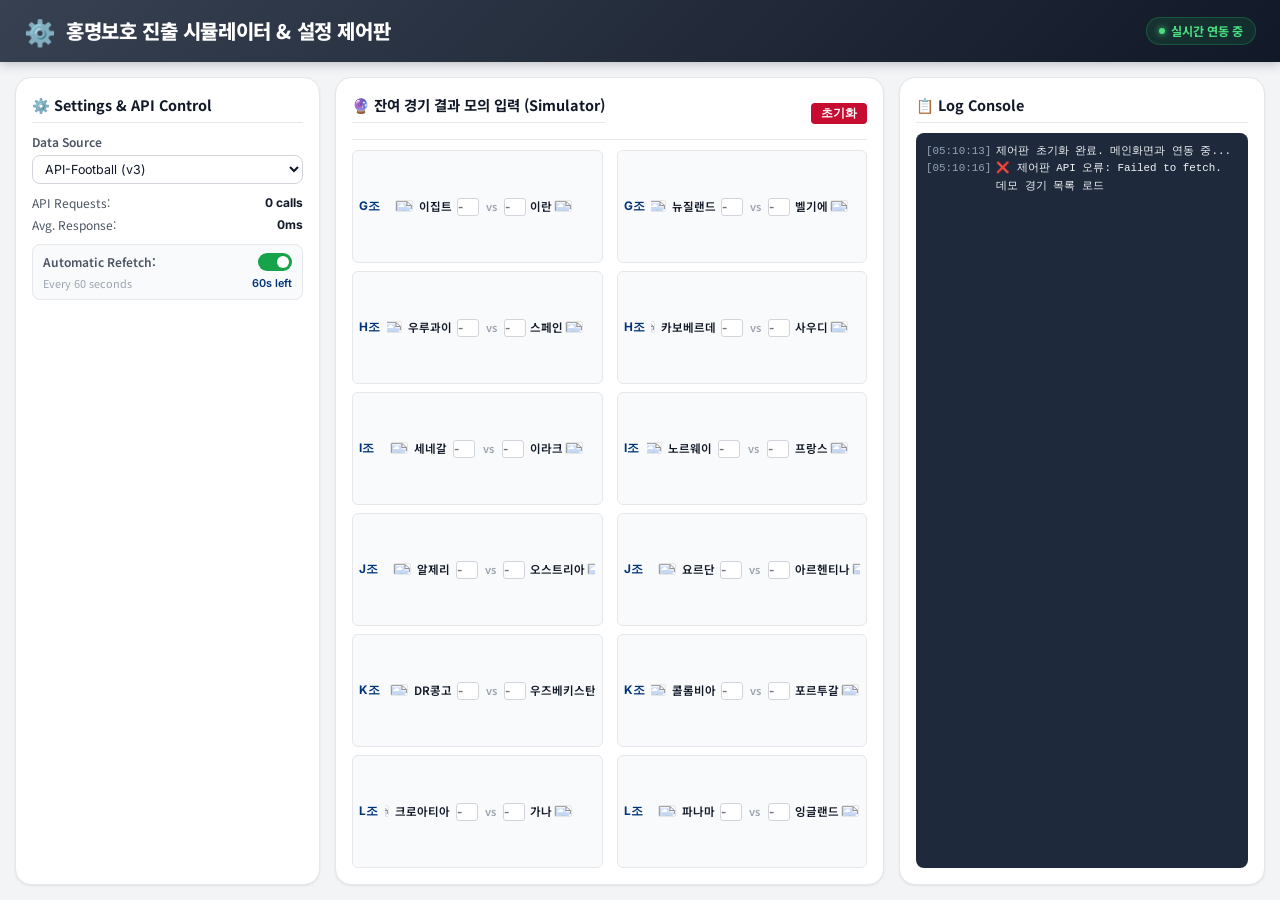
==== control.html @ fed0a781 "Add files via upload" ====
<!DOCTYPE html>
<html lang="ko">
<head>
    <meta charset="UTF-8">
    <meta name="viewport" content="width=device-width, initial-scale=1.0">
    <meta name="description" content="대한민국 32강 진출 확률 대시보드 - 시뮬레이터 및 API 제어판">
    <title>🔮 홍명보호 진출 시뮬레이터 & 설정 제어판</title>
    <link rel="preconnect" href="https://fonts.googleapis.com">
    <link rel="preconnect" href="https://fonts.gstatic.com" crossorigin>
    <link href="https://fonts.googleapis.com/css2?family=Inter:wght@400;500;600;700;800;900&family=Noto+Sans+KR:wght@400;500;600;700;800;900&display=swap" rel="stylesheet">
    <link rel="stylesheet" href="style.css?v=20260626_2">
</head>
<body class="control-page-body">
    <!-- Header -->
    <header class="main-header control-header">
        <div class="header-left">
            <span class="header-flag">⚙️</span>
            <h1>홍명보호 진출 시뮬레이터 & 설정 제어판</h1>
        </div>
        <div class="header-right">
            <span class="status-indicator-sync">
                <span class="sync-dot"></span>
                실시간 연동 중
            </span>
        </div>
    </header>

    <div class="control-container">
        <!-- Settings & API Control -->
        <section class="card sidebar-card api-control-card">
            <h3>⚙️ Settings & API Control</h3>
            <div class="control-group">
                <label>Data Source</label>
                <select id="data-source-select">
                    <option value="api-football" selected>API-Football (v3)</option>
                    <option value="worldcup26">worldcup26.ir</option>
                    <option value="football-data">football-data.org</option>
                    <option value="sportmonks">Sportmonks</option>
                </select>
            </div>
            <div class="api-stats">
                <div class="stat-row">
                    <span class="stat-label">API Requests:</span>
                    <span class="stat-value" id="api-request-count">0 calls</span>
                </div>
                <div class="stat-row">
                    <span class="stat-label">Avg. Response:</span>
                    <span class="stat-value" id="api-response-time">0ms</span>
                </div>
            </div>
            <div class="refetch-control">
                <div class="refetch-header">
                    <span>Automatic Refetch:</span>
                    <label class="toggle-switch">
                        <input type="checkbox" id="auto-refetch-toggle" checked>
                        <span class="toggle-slider"></span>
                    </label>
                </div>
                <div class="refetch-info">
                    <span>Every 60 seconds</span>
                    <span class="countdown" id="refetch-countdown">60s left</span>
                </div>
            </div>
        </section>

        <!-- Simulator Card -->
        <section class="card sidebar-card simulator-card">
            <div class="simulator-header">
                <h3>🔮 잔여 경기 결과 모의 입력 (Simulator)</h3>
                <button id="reset-sim-btn" class="reset-btn">초기화</button>
            </div>
            <div class="simulator-grid" id="simulator-match-inputs">
                <div style="grid-column: span 2; text-align: center; color: var(--text-muted); padding: 15px;">잔여 경기 로드 중...</div>
            </div>
        </section>

        <!-- Log Console -->
        <section class="card sidebar-card console-card">
            <h3>📋 Log Console</h3>
            <div class="console-output" id="console-output">
                <!-- Log entries go here -->
            </div>
        </section>
    </div>

    <script src="control.js?v=20260626_2"></script>
</body>
</html>
---- style.css ----
/* ===== CSS Reset & Base ===== */
*, *::before, *::after {
    margin: 0;
    padding: 0;
    box-sizing: border-box;
}

:root {
    /* Colors - Light Theme */
    --bg-primary: #f3f4f6;
    --bg-card: #ffffff;
    --bg-card-hover: #fafbfc;
    --text-primary: #111827;
    --text-secondary: #4b5563;
    --text-muted: #9ca3af;
    --border-light: #e5e7eb;
    --border-medium: #d1d5db;

    /* Korea Colors */
    --korea-red: #C60C30;
    --korea-blue: #003478;
    --korea-red-light: #fde8ec;
    --korea-blue-light: #e6edf6;

    /* Status Colors */
    --color-qualified: #16a34a;
    --color-positive: #65a30d;
    --color-fiftyfifty: #d97706;
    --color-crisis: #ea580c;
    --color-eliminated: #dc2626;

    --color-qualified-bg: #f0fdf4;
    --color-positive-bg: #f7fee7;
    --color-fiftyfifty-bg: #fffbeb;
    --color-crisis-bg: #fff7ed;
    --color-eliminated-bg: #fef2f2;

    /* Gauge Gradient */
    --gauge-gradient: linear-gradient(90deg, #dc2626, #ea580c, #d97706, #65a30d, #16a34a);

    /* Shadows */
    --shadow-sm: 0 1px 3px rgba(0,0,0,0.05), 0 1px 2px rgba(0,0,0,0.03);
    --shadow-md: 0 4px 10px rgba(0,0,0,0.06), 0 2px 4px rgba(0,0,0,0.03);
    --shadow-lg: 0 10px 25px rgba(0,0,0,0.08), 0 4px 6px rgba(0,0,0,0.03);

    /* Spacing */
    --radius-sm: 8px;
    --radius-md: 12px;
    --radius-lg: 16px;

    /* Fonts */
    --font-kr: 'Noto Sans KR', sans-serif;
    --font-en: 'Inter', sans-serif;
}

html, body {
    height: 100vh;
    overflow: hidden;
}

body {
    font-family: var(--font-kr);
    background: var(--bg-primary);
    color: var(--text-primary);
    line-height: 1.5;
    display: flex;
    flex-direction: column;
}

/* ===== Header ===== */
.main-header {
    background: linear-gradient(135deg, var(--korea-blue) 0%, #002554 100%);
    color: #fff;
    padding: 12px 24px;
    display: flex;
    align-items: center;
    justify-content: space-between;
    box-shadow: 0 2px 10px rgba(0,52,120,0.2);
    position: sticky;
    top: 0;
    z-index: 100;
}

.header-left {
    display: flex;
    align-items: center;
    gap: 10px;
}

.header-flag {
    font-size: 1.6rem;
}

.main-header h1 {
    font-size: 1.25rem;
    font-weight: 800;
    letter-spacing: -0.02em;
}

.header-right {
    display: flex;
    align-items: center;
    gap: 16px;
}

.live-badge {
    display: inline-flex;
    align-items: center;
    gap: 5px;
    background: var(--korea-red);
    color: #fff;
    padding: 4px 10px;
    border-radius: 20px;
    font-family: var(--font-en);
    font-size: 0.75rem;
    font-weight: 700;
    letter-spacing: 0.05em;
    animation: livePulse 2s ease-in-out infinite;
}

.live-dot {
    width: 6px;
    height: 6px;
    background: #fff;
    border-radius: 50%;
    animation: dotBlink 1s ease-in-out infinite;
}

.timezone-clocks {
    display: flex;
    align-items: center;
    gap: 12px;
    font-family: var(--font-en);
    font-size: 0.82rem;
    font-weight: 600;
    color: rgba(255, 255, 255, 0.9);
}

.clock-item {
    display: inline-flex;
    align-items: center;
    gap: 4px;
}

.clock-item span {
    font-family: var(--font-en);
    font-weight: 700;
    color: #ffffff;
    background: rgba(255, 255, 255, 0.15);
    padding: 2px 6px;
    border-radius: 4px;
    min-width: 72px;
    text-align: center;
}

.clock-divider {
    color: rgba(255, 255, 255, 0.3);
    font-weight: 400;
}

/* ===== Dashboard Layout ===== */
.dashboard-container {
    display: flex;
    flex-direction: column;
    gap: 15px;
    padding: 15px;
    max-width: 1680px;
    margin: 0 auto;
    flex: 1;
    overflow: hidden;
    height: calc(100vh - 54px);
    width: 100%;
}

/* Top Dashboard: Left Column (Probability + Scenario) & Right Column (Standings) */
.top-dashboard {
    display: grid;
    grid-template-columns: 380px 1fr;
    gap: 15px;
    align-items: stretch;
    flex: 1;
    min-height: 0;
}

.left-dashboard-column {
    display: flex;
    flex-direction: column;
    gap: 12px;
    height: 100%;
    min-height: 0;
}

.left-dashboard-column .card {
    padding: 15px 20px;
}

/* Bottom Dashboard: Settings + Simulator + Log Console */
.bottom-dashboard {
    display: grid;
    grid-template-columns: 1fr 1.8fr 1.2fr;
    gap: 15px;
    flex-shrink: 0;
    height: 220px;
}

/* ===== Card Base ===== */
.card {
    background: var(--bg-card);
    border-radius: var(--radius-lg);
    border: 1px solid var(--border-light);
    box-shadow: var(--shadow-sm);
    padding: 20px;
    transition: box-shadow 0.2s ease, transform 0.2s ease;
}

.card:hover {
    box-shadow: var(--shadow-md);
}

/* ===== Section Title Bar ===== */
.section-title-bar {
    display: flex;
    align-items: center;
    gap: 8px;
    margin-bottom: 14px;
}

.section-indicator {
    width: 4px;
    height: 18px;
    background: var(--korea-blue);
    border-radius: 2px;
}

.section-title-bar h2 {
    font-size: 1.05rem;
    font-weight: 700;
    color: var(--text-primary);
}

.subtitle-en {
    font-family: var(--font-en);
    font-weight: 500;
    color: var(--text-muted);
    font-size: 0.8rem;
}

/* ===== Probability Section (Compact & Vertical) ===== */
.probability-content-vertical {
    display: flex;
    flex-direction: column;
    gap: 15px;
    align-items: center;
    width: 100%;
}

/* Coach Image Compact Area */
.coach-area-compact {
    display: flex;
    flex-direction: column;
    align-items: center;
    gap: 6px;
    width: 100%;
}

.coach-image-wrapper {
    position: relative;
    width: 120px;
    height: 120px;
    border-radius: 50%;
    overflow: hidden;
    border: 3px solid var(--border-light);
    box-shadow: var(--shadow-md);
    transition: border-color 0.4s ease, box-shadow 0.4s ease;
    background: #f8f9fb;
}

.coach-img {
    width: 100%;
    height: 100%;
    object-fit: cover;
    transition: opacity 0.3s ease, transform 0.3s ease;
}

.expression-overlay {
    position: absolute;
    inset: 0;
    pointer-events: none;
    border-radius: 50%;
    transition: background 0.4s ease, box-shadow 0.4s ease;
}

.coach-status {
    display: flex;
    flex-direction: column;
    align-items: center;
    gap: 1px;
}

.status-label {
    font-size: 0.68rem;
    color: var(--text-muted);
    font-weight: 500;
}

.status-text {
    font-size: 1rem;
    font-weight: 800;
    padding: 2px 14px;
    border-radius: 15px;
    transition: all 0.4s ease;
}

/* Coach States */
.coach-state-qualified .coach-image-wrapper { border-color: var(--color-qualified); box-shadow: 0 0 15px rgba(22, 163, 74, 0.2); }
.coach-state-qualified .status-text { color: var(--color-qualified); background: var(--color-qualified-bg); }
.coach-state-qualified .expression-overlay { box-shadow: inset 0 0 20px rgba(22, 163, 74, 0.08); }

.coach-state-positive .coach-image-wrapper { border-color: var(--color-positive); box-shadow: 0 0 15px rgba(101, 163, 13, 0.15); }
.coach-state-positive .status-text { color: var(--color-positive); background: var(--color-positive-bg); }

.coach-state-fiftyfifty .coach-image-wrapper { border-color: var(--color-fiftyfifty); box-shadow: 0 0 15px rgba(217, 119, 6, 0.12); }
.coach-state-fiftyfifty .status-text { color: var(--color-fiftyfifty); background: var(--color-fiftyfifty-bg); }

.coach-state-crisis .coach-image-wrapper { border-color: var(--color-crisis); box-shadow: 0 0 15px rgba(234, 88, 12, 0.18); animation: crisisShake 0.5s ease-in-out infinite; }
.coach-state-crisis .status-text { color: var(--color-crisis); background: var(--color-crisis-bg); }
.coach-state-crisis .expression-overlay { background: rgba(234, 88, 12, 0.03); }

.coach-state-eliminated .coach-image-wrapper { border-color: var(--color-eliminated); box-shadow: 0 0 18px rgba(220, 38, 38, 0.22); animation: crisisShake 0.3s ease-in-out infinite; }
.coach-state-eliminated .status-text { color: var(--color-eliminated); background: var(--color-eliminated-bg); }
.coach-state-eliminated .expression-overlay { background: rgba(220, 38, 38, 0.06); }
.coach-state-eliminated .coach-img { filter: saturate(0.25); }

/* Gauge Compact Area */
.gauge-area-compact {
    width: 100%;
    display: flex;
    flex-direction: column;
    gap: 8px;
}

.probability-display-compact {
    display: flex;
    align-items: baseline;
    justify-content: center;
    gap: 4px;
    padding: 6px 12px;
    background: linear-gradient(135deg, var(--korea-blue-light) 0%, #f0f4fa 100%);
    border-radius: var(--radius-md);
    border: 1px solid var(--border-light);
}

.prob-label {
    font-size: 0.85rem;
    font-weight: 600;
    color: var(--text-secondary);
}

.prob-value {
    font-family: var(--font-en);
    font-size: 2.2rem;
    font-weight: 900;
    color: var(--korea-blue);
    line-height: 1;
}

.prob-percent {
    font-family: var(--font-en);
    font-size: 1.3rem;
    font-weight: 700;
    color: var(--korea-blue);
}

.gauge-track-wrapper {
    position: relative;
    width: 100%;
}

.gauge-labels-compact {
    display: flex;
    justify-content: space-between;
    font-family: var(--font-en);
    font-size: 0.65rem;
    font-weight: 600;
    color: var(--text-muted);
    margin-bottom: 3px;
    padding: 0 1px;
}

.gauge-track {
    position: relative;
    width: 100%;
    height: 18px;
    background: #eef0f4;
    border-radius: 9px;
    overflow: hidden;
    border: 1px solid var(--border-light);
}

.gauge-bar {
    height: 100%;
    width: 0%;
    background: var(--gauge-gradient);
    background-size: 200% 100%;
    border-radius: 9px;
    transition: width 0.8s cubic-bezier(0.22, 1, 0.36, 1);
    position: relative;
}

.gauge-glow {
    position: absolute;
    right: 0;
    top: 0;
    width: 25px;
    height: 100%;
    background: linear-gradient(90deg, transparent, rgba(255,255,255,0.4));
    animation: gaugeGlow 2s ease-in-out infinite;
}

.gauge-pointer {
    position: absolute;
    top: -5px;
    left: 0%;
    transform: translateX(-50%);
    transition: left 0.8s cubic-bezier(0.22, 1, 0.36, 1);
    z-index: 10;
    display: flex;
    flex-direction: column;
    align-items: center;
}

.pointer-line {
    width: 2px;
    height: 28px;
    background: var(--text-primary);
    box-shadow: 0 0 3px rgba(0,0,0,0.15);
}

.pointer-value {
    margin-top: 1px;
    font-family: var(--font-en);
    font-size: 0.65rem;
    font-weight: 700;
    color: var(--text-primary);
    background: var(--bg-card);
    padding: 1px 4px;
    border-radius: 3px;
    border: 1px solid var(--border-light);
    box-shadow: var(--shadow-sm);
    white-space: nowrap;
}

.gauge-zones-compact {
    display: flex;
    gap: 2px;
    width: 100%;
}

.zone-compact {
    flex: 1;
    text-align: center;
    font-size: 0.65rem;
    font-weight: 700;
    padding: 2px 0;
    border-radius: 3px;
}

.zone-eliminated { color: var(--color-eliminated); background: var(--color-eliminated-bg); }
.zone-crisis { color: var(--color-crisis); background: var(--color-crisis-bg); }
.zone-fiftyfifty { color: var(--color-fiftyfifty); background: var(--color-fiftyfifty-bg); }
.zone-positive { color: var(--color-positive); background: var(--color-positive-bg); }
.zone-qualified { color: var(--color-qualified); background: var(--color-qualified-bg); }

/* ===== Standings Section (Table on Right) ===== */
.standings-section {
    display: flex;
    flex-direction: column;
    height: 100%;
    min-height: 0; /* Prevents auto-expansion in CSS Grid, enabling internal scrolling */
}

.standings-header {
    display: flex;
    align-items: center;
    justify-content: space-between;
    flex-wrap: wrap;
    gap: 10px;
    border-bottom: 1px solid var(--border-light);
    padding-bottom: 10px;
    margin-bottom: 12px;
}

.standings-header .section-title-bar {
    margin-bottom: 0;
}

.standings-summary {
    display: flex;
    align-items: center;
    gap: 6px;
    font-size: 0.8rem;
    font-weight: 700;
    background: #f3f4f6;
    padding: 4px 10px;
    border-radius: 20px;
}

.summary-item.above strong {
    color: var(--color-crisis);
    font-family: var(--font-en);
    font-size: 1rem;
}

.summary-item.below strong {
    color: var(--color-qualified);
    font-family: var(--font-en);
    font-size: 1rem;
}

.summary-divider {
    color: var(--text-muted);
}

.table-wrapper {
    overflow-x: auto;
    overflow-y: auto;
    flex: 1;
    min-height: 0; /* Ensures flex container collapses correctly to activate scrollbar */
}

.standings-table {
    width: 100%;
    border-collapse: collapse;
    font-size: 0.82rem;
}

.standings-table thead {
    position: sticky;
    top: 0;
    z-index: 12; /* Enforces headers sit on top of scrolling tbody contents */
}

.standings-table th {
    padding: 8px 10px;
    text-align: center;
    font-weight: 700;
    font-size: 0.78rem;
    color: var(--korea-blue);
    border-bottom: 2px solid var(--korea-blue);
    white-space: nowrap;
    position: sticky;
    top: 0;
    background-color: #e6edf6; /* Opaque color to cover scrolled content */
    z-index: 10;
}

.th-sub {
    font-family: var(--font-en);
    font-weight: 500;
    font-size: 0.65rem;
    color: var(--text-muted);
    display: block;
    margin-top: 1px;
}

.standings-table td {
    padding: 8px 10px;
    text-align: center;
    border-bottom: 1px solid var(--border-light);
    vertical-align: middle;
}

.standings-table tbody tr {
    transition: background 0.15s ease, opacity 0.15s ease;
}

.standings-table tbody tr:hover {
    background: var(--bg-card-hover);
}

.standings-table tbody tr.row-korea {
    background: var(--korea-blue-light);
    font-weight: 700;
}

.standings-table tbody tr.row-korea:hover {
    background: #dde5f2;
}

/* Compact layout for finished groups */
.standings-table tbody tr.row-finished-compact {
    opacity: 0.6;
    font-size: 0.74rem;
}

.standings-table tbody tr.row-finished-compact td {
    padding: 4px 10px;
}

.standings-table tbody tr.row-finished-compact td.col-condition {
    font-size: 0.72rem;
    color: var(--text-secondary);
}

.col-rank { width: 50px; }
.col-group { width: 50px; }
.col-team { text-align: left !important; }
.standings-table td.col-team { text-align: left !important; font-weight: 600; }
.col-status { width: 110px; }
.col-points { width: 45px; }
.col-gd { width: 45px; }
.col-gf { width: 45px; }
.col-condition { min-width: 320px; text-align: left !important; }
.standings-table td.col-condition { text-align: left !important; padding: 6px 10px; vertical-align: top; }

.team-cell {
    display: flex;
    align-items: center;
    gap: 6px;
}

.team-flag-img {
    width: 18px;
    height: 12px;
    object-fit: cover;
    border-radius: 2px;
    border: 1px solid rgba(0, 0, 0, 0.08);
    display: inline-block;
    vertical-align: middle;
    margin-right: 4px;
}

/* Match Status Badges */
.status-badge {
    display: inline-flex;
    align-items: center;
    gap: 3px;
    padding: 2px 8px;
    border-radius: 12px;
    font-size: 0.72rem;
    font-weight: 700;
    white-space: nowrap;
}

.badge-live {
    background: var(--color-eliminated-bg);
    color: var(--color-eliminated);
    animation: badgePulse 2s ease-in-out infinite;
}

.badge-live::before {
    content: '';
    width: 5px;
    height: 5px;
    background: var(--color-eliminated);
    border-radius: 50%;
    animation: dotBlink 1s ease-in-out infinite;
}

.badge-finished {
    background: #f3f4f6;
    color: #4b5563;
}

.badge-scheduled {
    background: var(--korea-blue-light);
    color: var(--korea-blue);
    font-size: 0.7rem;
    border: 1px solid #bfdbfe;
}

.badge-korea {
    background: var(--korea-blue);
    color: #ffffff;
}

.gd-positive { color: var(--color-qualified); font-weight: 700; font-family: var(--font-en); }
.gd-negative { color: var(--color-eliminated); font-weight: 700; font-family: var(--font-en); }
.gd-zero { color: var(--text-muted); font-family: var(--font-en); }

.qualify-dot {
    color: var(--color-qualified);
    font-size: 0.5rem;
    vertical-align: middle;
}

/* Cutoff Line */
.row-cutoff td {
    border-bottom: 2px dashed var(--color-crisis) !important;
}

.row-eliminated-zone {
    opacity: 0.55;
}

/* ===== Condition Formatting ===== */
.cond-wrapper {
    padding: 4px 8px;
    border-radius: 6px;
    font-size: 0.72rem;
    line-height: 1.4;
    border-left: 3px solid transparent;
}

.cond-met { background: var(--color-qualified-bg); border-left-color: var(--color-qualified); }
.cond-failed { background: var(--color-eliminated-bg); border-left-color: var(--color-eliminated); }
.cond-pending { background: var(--color-fiftyfifty-bg); border-left-color: var(--color-fiftyfifty); }

.cond-status {
    font-size: 0.75rem;
    margin-bottom: 2px;
}

.cond-status strong { font-weight: 800; }
.cond-met .cond-status strong { color: var(--color-qualified); }
.cond-failed .cond-status strong { color: var(--color-eliminated); }
.cond-pending .cond-status strong { color: var(--color-fiftyfifty); }

.cond-detail {
    color: var(--text-secondary);
    font-size: 0.7rem;
    word-break: keep-all;
}

.cond-korea {
    color: var(--text-muted);
    font-size: 0.8rem;
}

.cond-candidates {
    display: flex;
    flex-direction: column;
    gap: 4px;
    margin-top: 5px;
    border-top: 1px dashed rgba(0,0,0,0.06);
    padding-top: 4px;
}

.candidate-row {
    display: flex;
    align-items: center;
    justify-content: space-between;
    gap: 8px;
    font-size: 0.68rem;
}

.candidate-team {
    display: inline-flex;
    align-items: center;
    gap: 3px;
    font-weight: 600;
    min-width: 100px;
}

.candidate-cond-text {
    flex: 1;
    color: var(--text-secondary);
}

.candidate-badge-micro {
    padding: 1px 5px;
    border-radius: 3px;
    font-size: 0.62rem;
    font-weight: 700;
    white-space: nowrap;
}

.badge-micro-success { background: var(--color-qualified-bg); color: var(--color-qualified); border: 1px solid rgba(22,163,74,0.2); }
.badge-micro-failed { background: var(--color-eliminated-bg); color: var(--color-eliminated); border: 1px solid rgba(220,38,38,0.2); }
.badge-micro-pending { background: var(--color-fiftyfifty-bg); color: var(--color-fiftyfifty); border: 1px solid rgba(217,119,6,0.2); }

/* Simple, low-height text styling for finished conditions */
.cond-simple-text {
    font-weight: 700;
    font-size: 0.72rem;
    display: flex;
    align-items: center;
    gap: 4px;
}
.cond-simple-text.text-met { color: var(--color-qualified); }
.cond-simple-text.text-failed { color: var(--color-eliminated); }

/* ===== Bottom Panels ===== */
.sidebar-card {
    height: 100%;
    padding: 16px;
}

.sidebar-card h3 {
    font-size: 0.9rem;
    font-weight: 700;
    margin-bottom: 10px;
    padding-bottom: 6px;
    border-bottom: 1px solid var(--border-light);
}

/* API Control */
.control-group {
    margin-bottom: 10px;
}

.control-group label {
    display: block;
    font-size: 0.75rem;
    font-weight: 600;
    color: var(--text-secondary);
    margin-bottom: 4px;
}

.control-group select {
    width: 100%;
    padding: 5px 8px;
    border-radius: var(--radius-sm);
    border: 1px solid var(--border-medium);
    font-family: var(--font-en);
    font-size: 0.78rem;
    background: var(--bg-card);
    color: var(--text-primary);
    cursor: pointer;
}

.control-group select:focus {
    outline: none;
    border-color: var(--korea-blue);
}

.api-stats {
    display: flex;
    flex-direction: column;
    gap: 4px;
    margin-bottom: 10px;
}

.stat-row {
    display: flex;
    justify-content: space-between;
    font-size: 0.75rem;
}

.stat-label { color: var(--text-secondary); }
.stat-value { font-family: var(--font-en); font-weight: 700; }

.refetch-control {
    padding: 8px 10px;
    background: #f9fafb;
    border-radius: var(--radius-sm);
    border: 1px solid var(--border-light);
}

.refetch-header {
    display: flex;
    justify-content: space-between;
    align-items: center;
    font-size: 0.75rem;
    font-weight: 600;
    color: var(--text-secondary);
}

.toggle-switch {
    position: relative;
    width: 34px;
    height: 18px;
    display: inline-block;
}

.toggle-switch input { opacity: 0; width: 0; height: 0; }
.toggle-slider {
    position: absolute;
    inset: 0;
    background: #d1d5db;
    border-radius: 18px;
    cursor: pointer;
    transition: background 0.2s;
}

.toggle-slider::before {
    content: '';
    position: absolute;
    width: 12px;
    height: 12px;
    left: 3px;
    top: 3px;
    background: white;
    border-radius: 50%;
    transition: transform 0.2s;
}

.toggle-switch input:checked + .toggle-slider { background: var(--color-qualified); }
.toggle-switch input:checked + .toggle-slider::before { transform: translateX(16px); }

.refetch-info {
    display: flex;
    justify-content: space-between;
    margin-top: 4px;
    font-size: 0.68rem;
    color: var(--text-muted);
}

.countdown {
    font-family: var(--font-en);
    font-weight: 600;
    color: var(--korea-blue);
}

/* Scenario Panel */
.scenario-subtitle {
    font-size: 0.75rem;
    color: var(--text-muted);
    font-weight: 500;
    margin-bottom: 8px;
}

.match-list {
    display: flex;
    flex-direction: column;
    gap: 6px;
    margin-bottom: 10px;
    max-height: 110px;
    overflow-y: auto;
}

.match-item {
    padding: 6px 10px;
    background: #f9fafb;
    border-radius: var(--radius-sm);
    border: 1px solid var(--border-light);
    display: flex;
    justify-content: space-between;
    align-items: center;
}

.match-teams {
    display: flex;
    align-items: center;
    gap: 6px;
}

.team-side {
    display: flex;
    align-items: center;
    gap: 3px;
    font-size: 0.75rem;
    font-weight: 600;
}

.team-flag { font-size: 1rem; }
.team-name { font-family: var(--font-en); font-weight: 600; }
.vs-text { font-family: var(--font-en); font-size: 0.68rem; font-weight: 700; color: var(--text-muted); }

.match-badge {
    font-size: 0.68rem;
    font-weight: 700;
    padding: 1px 6px;
    border-radius: 8px;
}

.live-badge-sm {
    background: var(--korea-red-light);
    color: var(--korea-red);
    animation: badgePulse 2s ease-in-out infinite;
}

.scenario-result {
    padding: 8px 10px;
    background: linear-gradient(135deg, var(--korea-blue-light) 0%, #f0f4fa 100%);
    border-radius: var(--radius-sm);
    border: 1px solid #c5d4e8;
}

.result-title {
    font-size: 0.78rem;
    font-weight: 700;
    margin-bottom: 4px;
}

.scenario-result p {
    font-size: 0.72rem;
    color: var(--text-secondary);
    line-height: 1.4;
}

/* Console Panel */
.console-output {
    background: #1e293b;
    border-radius: var(--radius-sm);
    padding: 10px;
    height: 130px;
    overflow-y: auto;
    font-family: 'Consolas', 'Courier New', monospace;
    font-size: 0.68rem;
    line-height: 1.6;
}

.log-entry { display: flex; gap: 5px; }
.log-time { color: #94a3b8; flex-shrink: 0; }
.log-msg { color: #f1f5f9; }

/* ===== Simulator Styling ===== */
.simulator-header {
    display: flex;
    justify-content: space-between;
    align-items: center;
    margin-bottom: 10px;
    padding-bottom: 6px;
    border-bottom: 1px solid var(--border-light);
}

.reset-btn {
    background: var(--korea-red);
    color: white;
    border: none;
    padding: 3px 10px;
    border-radius: 4px;
    font-size: 0.72rem;
    font-weight: 700;
    cursor: pointer;
    transition: background 0.2s;
}

.reset-btn:hover {
    background: #a50a28;
}

.simulator-grid {
    display: grid;
    grid-template-columns: 1fr 1fr;
    gap: 8px 14px;
    font-size: 0.74rem;
    max-height: 130px;
    overflow-y: auto;
}

.sim-match-item {
    display: flex;
    align-items: center;
    justify-content: space-between;
    background: #f9fafb;
    padding: 3px 6px;
    border-radius: 6px;
    border: 1px solid var(--border-light);
}

.sim-group-label {
    font-weight: 700;
    color: var(--korea-blue);
    font-family: var(--font-en);
    margin-right: 2px;
}

.sim-team {
    display: flex;
    align-items: center;
    gap: 2px;
    font-weight: 600;
    width: 65px;
    font-size: 0.72rem;
    white-space: nowrap;
    overflow: hidden;
    text-overflow: ellipsis;
}

.sim-team.home {
    justify-content: flex-end;
    text-align: right;
}

.sim-team.away {
    justify-content: flex-start;
    text-align: left;
}

.sim-score-input {
    width: 22px;
    height: 18px;
    text-align: center;
    border: 1px solid var(--border-medium);
    border-radius: 3px;
    font-family: var(--font-en);
    font-weight: 700;
    font-size: 0.72rem;
    background: #ffffff;
}

.sim-score-input:focus {
    outline: none;
    border-color: var(--korea-blue);
    box-shadow: 0 0 2px rgba(0, 52, 120, 0.2);
}

.sim-vs {
    color: var(--text-muted);
    font-weight: 600;
    margin: 0 2px;
    font-size: 0.68rem;
}

/* ===== Animations ===== */
@keyframes livePulse { 0%, 100% { opacity: 1; } 50% { opacity: 0.85; } }
@keyframes dotBlink { 0%, 100% { opacity: 1; } 50% { opacity: 0.3; } }
@keyframes gaugeGlow { 0%, 100% { opacity: 0.4; } 50% { opacity: 0.8; } }
@keyframes badgePulse { 0%, 100% { transform: scale(1); } 50% { transform: scale(1.02); } }
@keyframes crisisShake { 0%, 100% { transform: translateX(0); } 25% { transform: translateX(-1px); } 75% { transform: translateX(1px); } }

/* ===== Control Panel Layout ===== */
.control-page-body {
    height: 100vh;
    overflow: hidden;
    display: flex;
    flex-direction: column;
    background: var(--bg-primary);
    font-family: var(--font-kr);
}

.control-header {
    background: linear-gradient(135deg, #374151 0%, #111827 100%);
    box-shadow: 0 2px 10px rgba(17, 24, 39, 0.25);
}

.control-container {
    display: grid;
    grid-template-columns: 1fr 1.8fr 1.2fr;
    gap: 15px;
    padding: 15px;
    max-width: 1680px;
    margin: 0 auto;
    flex: 1;
    overflow: hidden;
    height: calc(100vh - 54px);
    width: 100%;
}

.control-container .sidebar-card {
    display: flex;
    flex-direction: column;
    height: 100%;
}

.control-container .simulator-grid {
    flex: 1;
    max-height: none;
    min-height: 0;
}

.control-container .console-output {
    flex: 1;
    height: auto;
    min-height: 0;
}

/* Control Open Button */
.control-btn {
    background: rgba(255, 255, 255, 0.15);
    color: white;
    border: 1px solid rgba(255, 255, 255, 0.35);
    padding: 5px 14px;
    border-radius: 20px;
    font-size: 0.8rem;
    font-weight: 700;
    cursor: pointer;
    transition: all 0.2s ease;
    margin-right: 12px;
    font-family: var(--font-kr);
}

.control-btn:hover {
    background: #ffffff;
    color: var(--korea-blue);
    border-color: #ffffff;
    box-shadow: 0 0 12px rgba(255, 255, 255, 0.4);
    transform: translateY(-1px);
}

.status-indicator-sync {
    display: inline-flex;
    align-items: center;
    gap: 6px;
    font-size: 0.76rem;
    font-weight: 700;
    background: rgba(34, 197, 94, 0.12);
    color: #4ade80;
    border: 1px solid rgba(34, 197, 94, 0.25);
    padding: 4px 12px;
    border-radius: 20px;
}

.sync-dot {
    width: 6px;
    height: 6px;
    background-color: #4ade80;
    border-radius: 50%;
    display: inline-block;
    box-shadow: 0 0 6px #4ade80;
    animation: dotBlink 1.5s ease-in-out infinite;
}

/* ===== Responsive ===== */
@media (max-width: 1200px) {
    .top-dashboard {
        grid-template-columns: 1fr;
    }
    .bottom-dashboard {
        grid-template-columns: 1fr;
    }
}

@media (max-width: 768px) {
    .timezone-clocks {
        display: none; /* Hide dual clock on mobile to save space */
    }
}
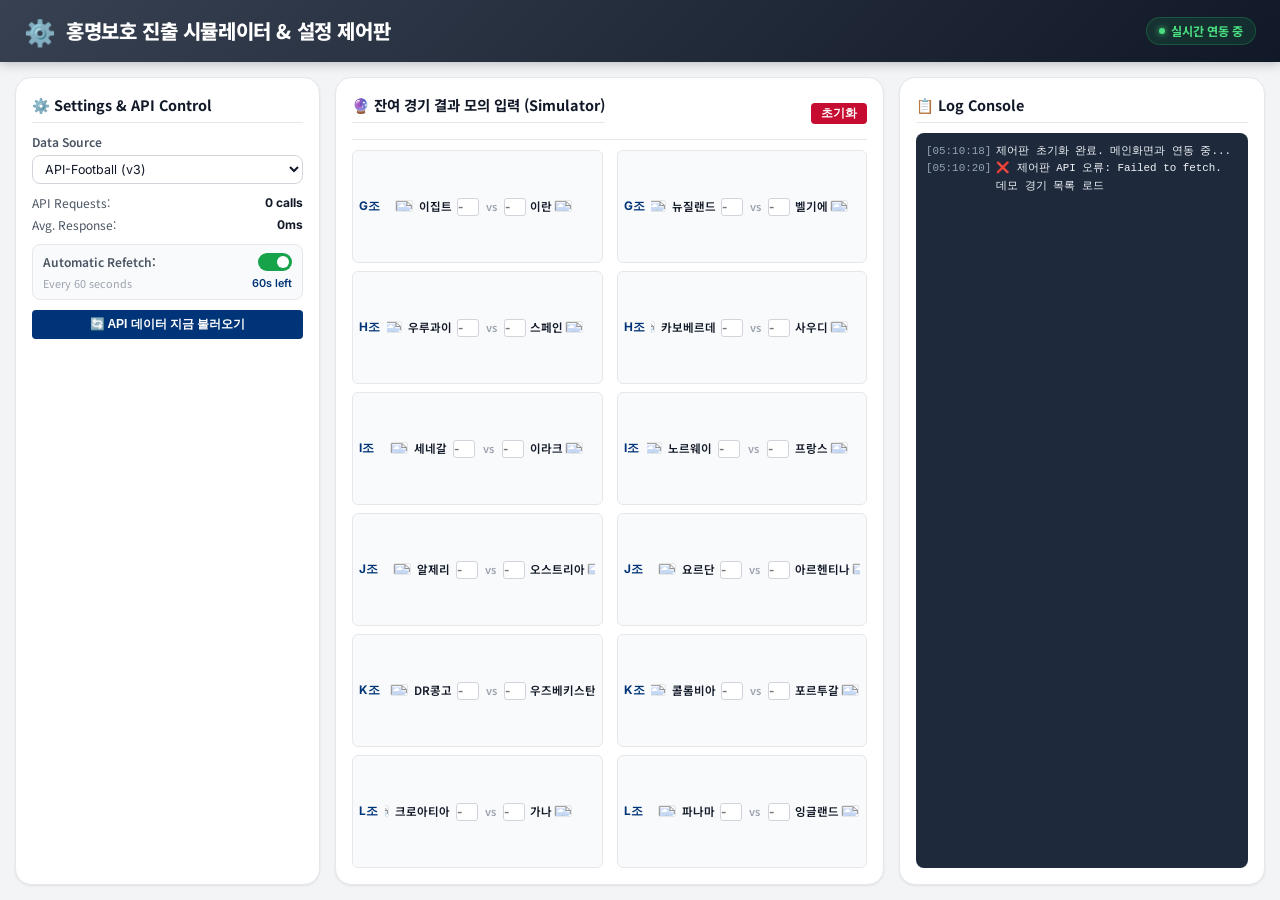
==== commit e7925e60: "Add files via upload" ====
--- a/control.html
+++ b/control.html
@@ -61,6 +61,7 @@
                     <span class="countdown" id="refetch-countdown">60s left</span>
                 </div>
             </div>
+            <button id="force-refetch-btn" class="reset-btn" style="width: 100%; margin-top: 10px; padding: 6px 0; font-size: 0.75rem; background: var(--korea-blue); border-color: var(--korea-blue);">🔄 API 데이터 지금 불러오기</button>
         </section>
 
         <!-- Simulator Card -->
--- a/style.css
+++ b/style.css
@@ -1204,7 +1204,102 @@
 }
 
 @media (max-width: 768px) {
+    html, body {
+        height: auto;
+        overflow: auto; /* Allow scrolling page-wide on mobile */
+    }
+
+    .dashboard-container {
+        height: auto;
+        overflow: visible;
+        padding: 10px;
+    }
+
+    .top-dashboard {
+        grid-template-columns: 1fr; /* Stack layout vertically */
+        height: auto;
+    }
+
+    .left-dashboard-column {
+        height: auto;
+    }
+
+    .standings-section {
+        height: auto;
+        min-height: 450px;
+        min-height: 400px;
+        padding: 10px !important;
+    }
+
+    .table-wrapper {
+        overflow-x: hidden; /* Avoid horizontal scrolling */
+        overflow-y: visible;
+    }
+
     .timezone-clocks {
-        display: none; /* Hide dual clock on mobile to save space */
-    }
-}
+        display: none; /* Hide dual clock on mobile */
+    }
+
+    /* Mobile Fixed Table Layout to prevent overflow */
+    .standings-table {
+        table-layout: fixed;
+        width: 100%;
+        font-size: 0.68rem;
+    }
+
+    .standings-table th, 
+    .standings-table td {
+        padding: 6px 2px !important; /* Extremely tight padding */
+        text-overflow: ellipsis;
+        overflow: hidden;
+        white-space: nowrap;
+    }
+
+    /* Proportional columns (Sum = 100%) */
+    .col-rank { width: 9% !important; }
+    .col-group { width: 9% !important; }
+    .col-team { width: 23% !important; }
+    .col-status { width: 29% !important; }
+    .col-points { width: 10% !important; }
+    .col-gd { width: 10% !important; }
+    .col-gf { width: 10% !important; }
+
+    .col-condition {
+        display: none !important;
+    }
+
+    /* Mobile Status Badges adjustment */
+    .status-badge {
+        padding: 1px 3px !important;
+        font-size: 0.6rem !important;
+        letter-spacing: -0.02em;
+    }
+
+    .standings-table tbody tr:not(.row-korea) {
+        cursor: pointer;
+    }
+
+    .row-detail-mobile td {
+        background: #f8fafc !important;
+        padding: 8px 10px !important;
+        text-align: left !important;
+        border-bottom: 1px solid var(--border-light);
+        white-space: normal !important; /* Allow wraps inside details */
+    }
+
+    .mobile-cond-container {
+        animation: slideDown 0.25s cubic-bezier(0.16, 1, 0.3, 1);
+        width: 100%;
+    }
+
+    @keyframes slideDown {
+        from { opacity: 0; transform: translateY(-6px); }
+        to { opacity: 1; transform: translateY(0); }
+    }
+
+    .team-flag-img {
+        width: 14px;
+        height: 9px;
+        margin-right: 2px;
+    }
+}
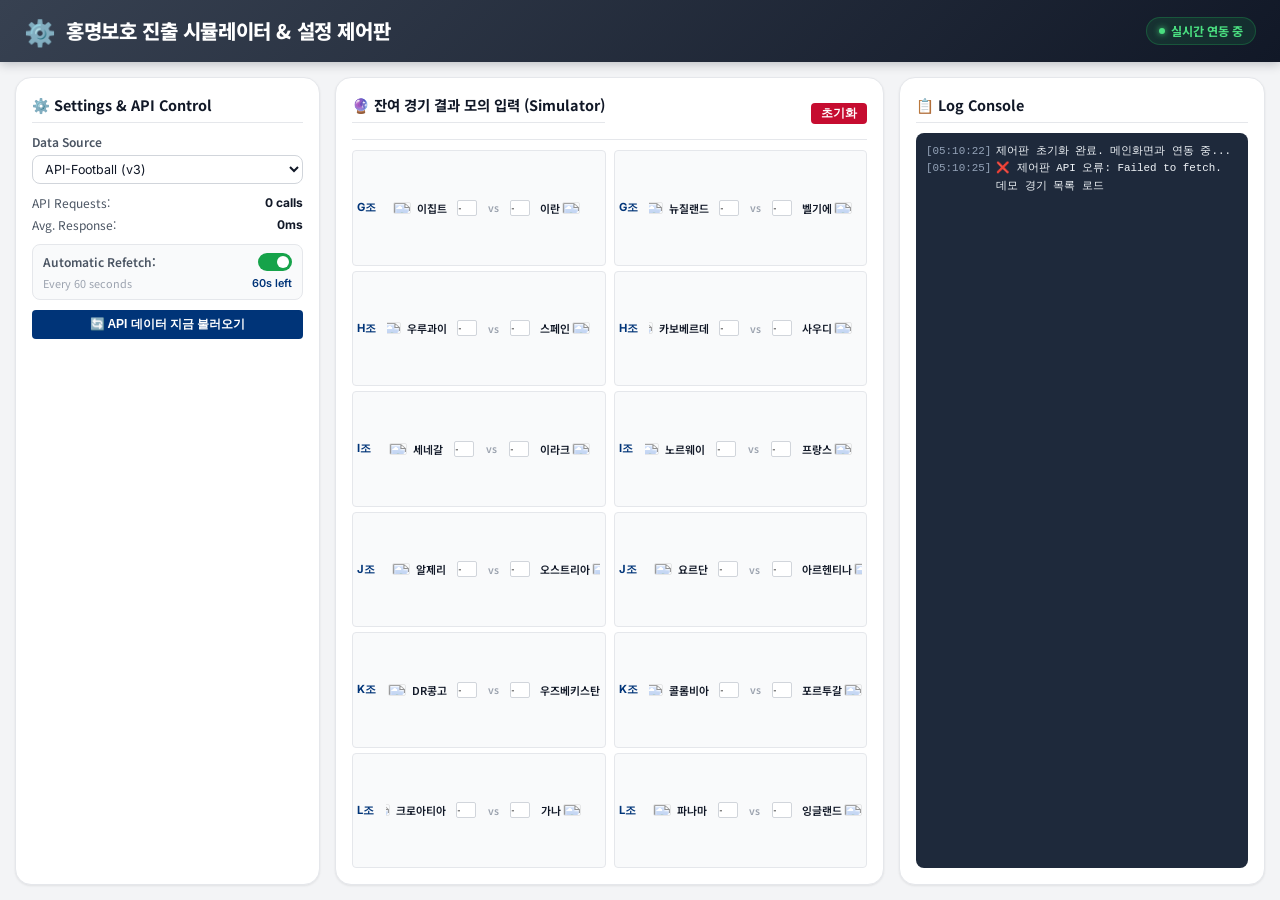
==== commit fef0213b: "Add files via upload" ====
--- a/control.html
+++ b/control.html
@@ -8,7 +8,7 @@
     <link rel="preconnect" href="https://fonts.googleapis.com">
     <link rel="preconnect" href="https://fonts.gstatic.com" crossorigin>
     <link href="https://fonts.googleapis.com/css2?family=Inter:wght@400;500;600;700;800;900&family=Noto+Sans+KR:wght@400;500;600;700;800;900&display=swap" rel="stylesheet">
-    <link rel="stylesheet" href="style.css?v=20260626_2">
+    <link rel="stylesheet" href="style.css?v=20260627_caricature_v4">
 </head>
 <body class="control-page-body">
     <!-- Header -->
@@ -84,6 +84,6 @@
         </section>
     </div>
 
-    <script src="control.js?v=20260626_2"></script>
+    <script src="control.js?v=20260627_caricature_v4"></script>
 </body>
 </html>
--- a/style.css
+++ b/style.css
@@ -1024,8 +1024,8 @@
 .simulator-grid {
     display: grid;
     grid-template-columns: 1fr 1fr;
-    gap: 8px 14px;
-    font-size: 0.74rem;
+    gap: 5px 8px;
+    font-size: 0.7rem;
     max-height: 130px;
     overflow-y: auto;
 }
@@ -1035,8 +1035,8 @@
     align-items: center;
     justify-content: space-between;
     background: #f9fafb;
-    padding: 3px 6px;
-    border-radius: 6px;
+    padding: 2px 4px;
+    border-radius: 4px;
     border: 1px solid var(--border-light);
 }
 
@@ -1044,7 +1044,7 @@
     font-weight: 700;
     color: var(--korea-blue);
     font-family: var(--font-en);
-    margin-right: 2px;
+    margin-right: 1px;
 }
 
 .sim-team {
@@ -1052,8 +1052,8 @@
     align-items: center;
     gap: 2px;
     font-weight: 600;
-    width: 65px;
-    font-size: 0.72rem;
+    width: 60px;
+    font-size: 0.68rem;
     white-space: nowrap;
     overflow: hidden;
     text-overflow: ellipsis;
@@ -1070,14 +1070,14 @@
 }
 
 .sim-score-input {
-    width: 22px;
-    height: 18px;
+    width: 20px;
+    height: 16px;
     text-align: center;
     border: 1px solid var(--border-medium);
-    border-radius: 3px;
-    font-family: var(--font-en);
-    font-weight: 700;
-    font-size: 0.72rem;
+    border-radius: 2px;
+    font-family: var(--font-en);
+    font-weight: 700;
+    font-size: 0.68rem;
     background: #ffffff;
 }
 
@@ -1090,8 +1090,8 @@
 .sim-vs {
     color: var(--text-muted);
     font-weight: 600;
-    margin: 0 2px;
-    font-size: 0.68rem;
+    margin: 0 1px;
+    font-size: 0.64rem;
 }
 
 /* ===== Animations ===== */
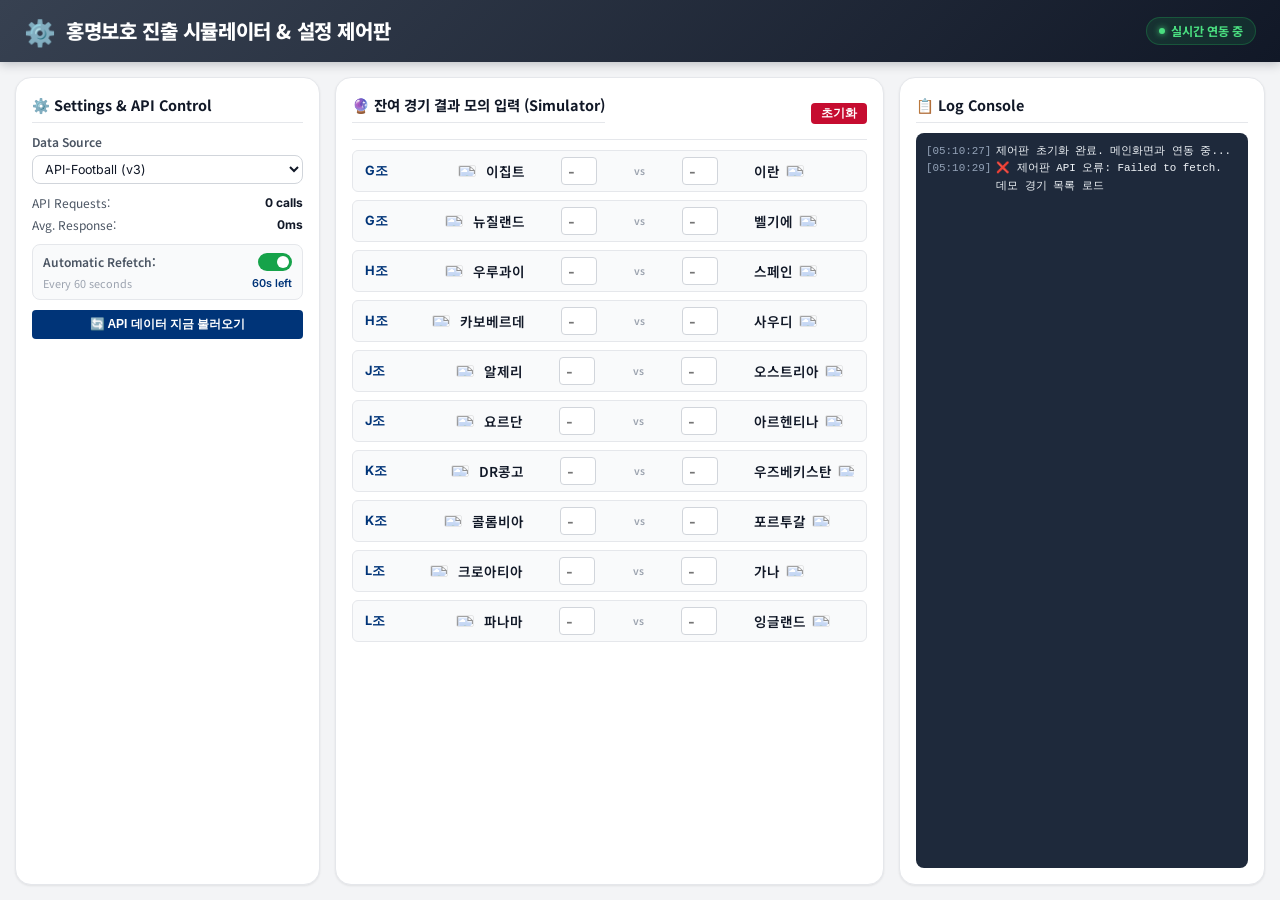
==== commit e6b8f29c: "Add files via upload" ====
--- a/control.html
+++ b/control.html
@@ -8,7 +8,7 @@
     <link rel="preconnect" href="https://fonts.googleapis.com">
     <link rel="preconnect" href="https://fonts.gstatic.com" crossorigin>
     <link href="https://fonts.googleapis.com/css2?family=Inter:wght@400;500;600;700;800;900&family=Noto+Sans+KR:wght@400;500;600;700;800;900&display=swap" rel="stylesheet">
-    <link rel="stylesheet" href="style.css?v=20260627_caricature_v4">
+    <link rel="stylesheet" href="style.css?v=20260627_encoding_v9">
 </head>
 <body class="control-page-body">
     <!-- Header -->
@@ -84,6 +84,6 @@
         </section>
     </div>
 
-    <script src="control.js?v=20260627_caricature_v4"></script>
+    <script src="control.js?v=20260627_encoding_v8"></script>
 </body>
 </html>
--- a/style.css
+++ b/style.css
@@ -662,6 +662,19 @@
     color: #4b5563;
 }
 
+.badge-predicted {
+    background: linear-gradient(135deg, #ede9fe, #e0e7ff);
+    color: #6d28d9;
+    font-size: 0.7rem;
+    border: 1px solid #c4b5fd;
+    animation: predictPulse 2s ease-in-out infinite;
+}
+
+@keyframes predictPulse {
+    0%, 100% { box-shadow: 0 0 0 0 rgba(109, 40, 217, 0.15); }
+    50% { box-shadow: 0 0 6px 2px rgba(109, 40, 217, 0.25); }
+}
+
 .badge-scheduled {
     background: var(--korea-blue-light);
     color: var(--korea-blue);
@@ -1023,11 +1036,12 @@
 
 .simulator-grid {
     display: grid;
-    grid-template-columns: 1fr 1fr;
-    gap: 5px 8px;
-    font-size: 0.7rem;
-    max-height: 130px;
+    grid-template-columns: 1fr;
+    gap: 8px;
+    font-size: 0.8rem;
+    max-height: 250px;
     overflow-y: auto;
+    align-content: start;
 }
 
 .sim-match-item {
@@ -1035,8 +1049,8 @@
     align-items: center;
     justify-content: space-between;
     background: #f9fafb;
-    padding: 2px 4px;
-    border-radius: 4px;
+    padding: 6px 12px;
+    border-radius: 6px;
     border: 1px solid var(--border-light);
 }
 
@@ -1050,10 +1064,10 @@
 .sim-team {
     display: flex;
     align-items: center;
-    gap: 2px;
+    gap: 6px;
     font-weight: 600;
-    width: 60px;
-    font-size: 0.68rem;
+    width: 100px;
+    font-size: 0.85rem;
     white-space: nowrap;
     overflow: hidden;
     text-overflow: ellipsis;
@@ -1070,14 +1084,14 @@
 }
 
 .sim-score-input {
-    width: 20px;
-    height: 16px;
+    width: 36px;
+    height: 28px;
     text-align: center;
     border: 1px solid var(--border-medium);
-    border-radius: 2px;
-    font-family: var(--font-en);
-    font-weight: 700;
-    font-size: 0.68rem;
+    border-radius: 4px;
+    font-family: var(--font-en);
+    font-weight: 700;
+    font-size: 0.9rem;
     background: #ffffff;
 }
 
